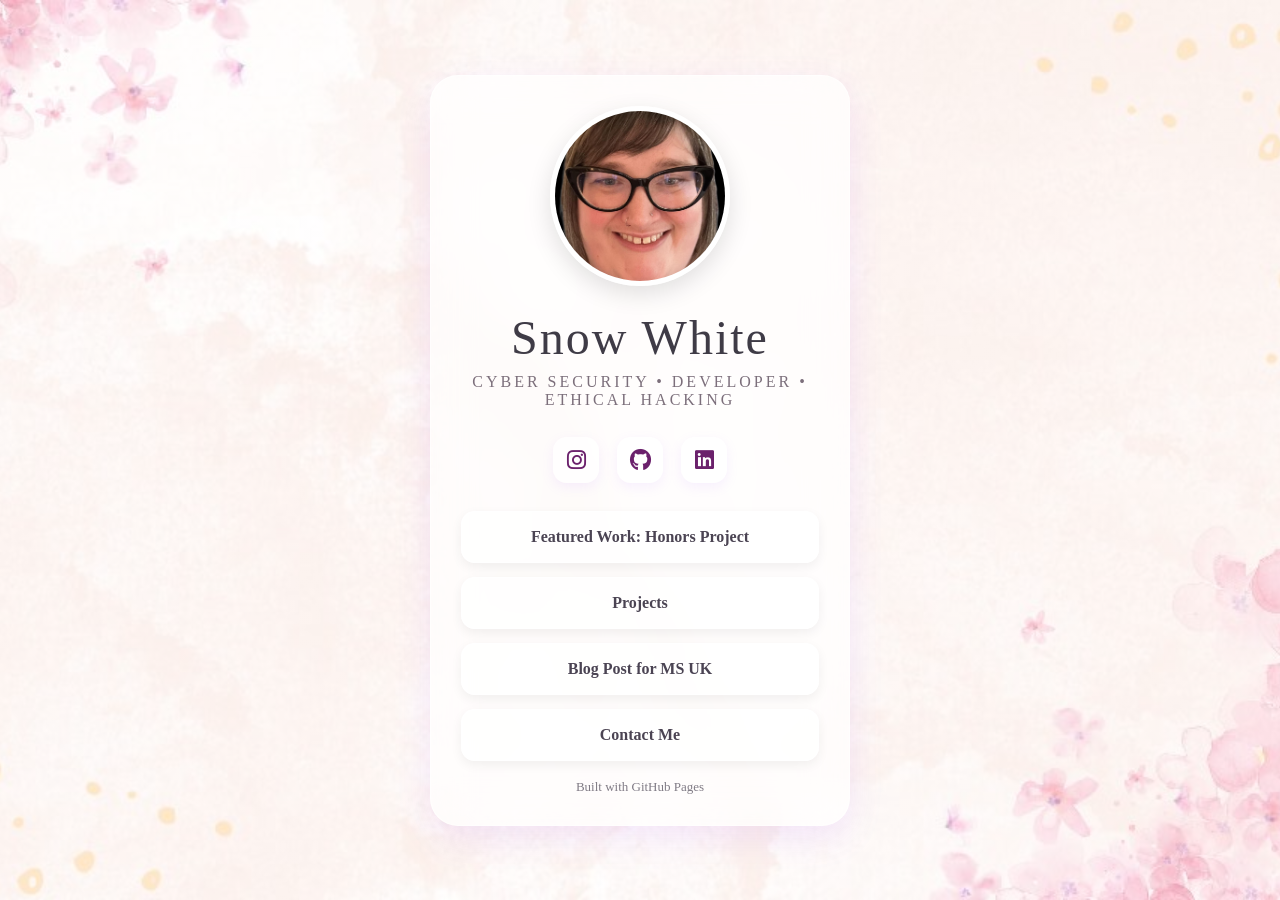
==== index.html @ 80061a87 "Update portfolio link to Honors Project" ====
<!DOCTYPE html>
<html lang="en">
<head>
  <meta charset="UTF-8" />
  <meta name="viewport" content="width=device-width, initial-scale=1.0" />
  <title>Snow White | Links</title>


  <link rel="stylesheet" href="style.css" />

  <link
    rel="stylesheet"
    href="https://cdnjs.cloudflare.com/ajax/libs/font-awesome/6.5.1/css/all.min.css"
  />
</head>
</head>
<body>


  <div class="container">
    <img src="me.JPG" alt="Profile" class="profile">

    <h1>Snow White</h1>
    <p class="bio">Cyber Security • Developer • Ethical Hacking</p>

    <div class="socials">
      <a href="https://www.instagram.com/therealsnowxwhite/" target="_blank">
        <i class="fab fa-instagram"></i>
      </a>
      <a href="https://github.com/FairestRose" target="_blank">
        <i class="fab fa-github"></i>
      </a>
      <a href="https://www.linkedin.com/in/snow-white-0971a0235/" target="_blank">
        <i class="fab fa-linkedin"></i>
      </a>
    </div>

    <div class="links">
      <a href="https://mayar.abertay.ac.uk/~2302444/Inclusive%20Threat%20Modelling/">Featured Work: Honors Project</a>
      <a href="projects.html">Projects</a>
      <a href="https://ms-uk.org/blog/my-university-project-will-improve-digital-access-for-ms-patients/">Blog Post for MS UK</a>
      <a href="mailto:mozardsghost@gmail.com">Contact Me</a>
    </div>

    <footer>Built with GitHub Pages</footer>
  </div>

  <script src="script.js"></script>
</body>
</html>
---- style.css ----
@import url('https://fonts.googleapis.com/css2?family=Inter:wght@400;600;700&display=swap');

:root {
  --bg1: #fdf4ff;
  --bg2: #fbcfe8;
  --bg3: #e9d5ff;
  --card: rgba(255, 255, 255, 0.7);
  --text: #6b216c;
  --subtext: #7c3f7c;
}

body.light {
  --bg1: #f8fafc;
  --bg2: #cbd5e1;
  --card: rgba(255,255,255,0.7);
  --text: #0f172a;
}

* {
  margin: 0;
  padding: 0;
  box-sizing: border-box;
}

body {
  font-family: Georgia, serif;
  color: #4b4453;
  min-height: 100vh;
  display: flex;
  justify-content: center;
  align-items: center;
  padding: 20px;
  background-image:
    linear-gradient(rgba(255,255,255,0.55), rgba(255,255,255,0.55)),
    url("background.jpg");
  background-size: cover;
  background-position: center;
}

@keyframes gradient {
  0% { background-position: 0% 50%; }
  50% { background-position: 100% 50%; }
  100% { background-position: 0% 50%; }
}

.container {
  width: 100%;
  max-width: 420px;
  padding: 30px;
  text-align: center;
  border-radius: 28px;
  background: var(--card);
  backdrop-filter: blur(20px);
  box-shadow: 0 12px 35px rgba(168, 85, 247, 0.12);
  border: 1px solid rgba(255,255,255,0.5);
}

.profile {
  width: 180px;
  height: 180px;
  border-radius: 50%;
  object-fit: cover;
  object-position: center; /* Changed from "center top" */
  margin: 0 auto 24px;
  display: block;
  border: 5px solid rgba(255,255,255,0.8);
  box-shadow: 0 8px 24px rgba(0,0,0,0.12);
}

h1 {
  font-size: 3rem;
  letter-spacing: 2px;
  font-weight: 500;
  margin-bottom: 8px;
  color: #3f3b46;
}

.bio {
  font-size: 1rem;
  letter-spacing: 3px;
  text-transform: uppercase;
  margin-bottom: 28px;
  color: #7c6f7b;
}

.socials {
  display: flex;
  justify-content: center;
  gap: 18px;
  margin: 20px 0 28px;
}

.socials a {
  color: var(--text);
  font-size: 22px;
  width: 46px;
  height: 46px;
  display: inline-flex;
  align-items: center;
  justify-content: center;
  border-radius: 14px;
  background: rgba(255, 255, 255, 0.75);
  text-decoration: none;
  box-shadow: 0 4px 12px rgba(192, 132, 252, 0.12);
  transition: all 0.25s ease;
}

.socials a:hover {
  transform: translateY(-3px);
  background: white;
}

.links a {
  display: block;
  text-decoration: none;
  color: #4b4453;
  padding: 16px;
  margin-bottom: 14px;
  border-radius: 14px;
  background: rgba(255,255,255,0.75);
  border: 1px solid rgba(255,255,255,0.7);
  font-weight: 600;
  box-shadow: 0 4px 12px rgba(0,0,0,0.06);
  transition: all 0.25s ease;
}

.links a:hover {
  transform: translateY(-2px);
  background: rgba(255,255,255,0.95);
}


.divider {
  width: 120px;
  height: 2px;
  background: #7c6f7b;
  margin: 18px auto 28px;
  border-radius: 10px;
}

footer {
  margin-top: 18px;
  font-size: 13px;
  opacity: 0.7;
}
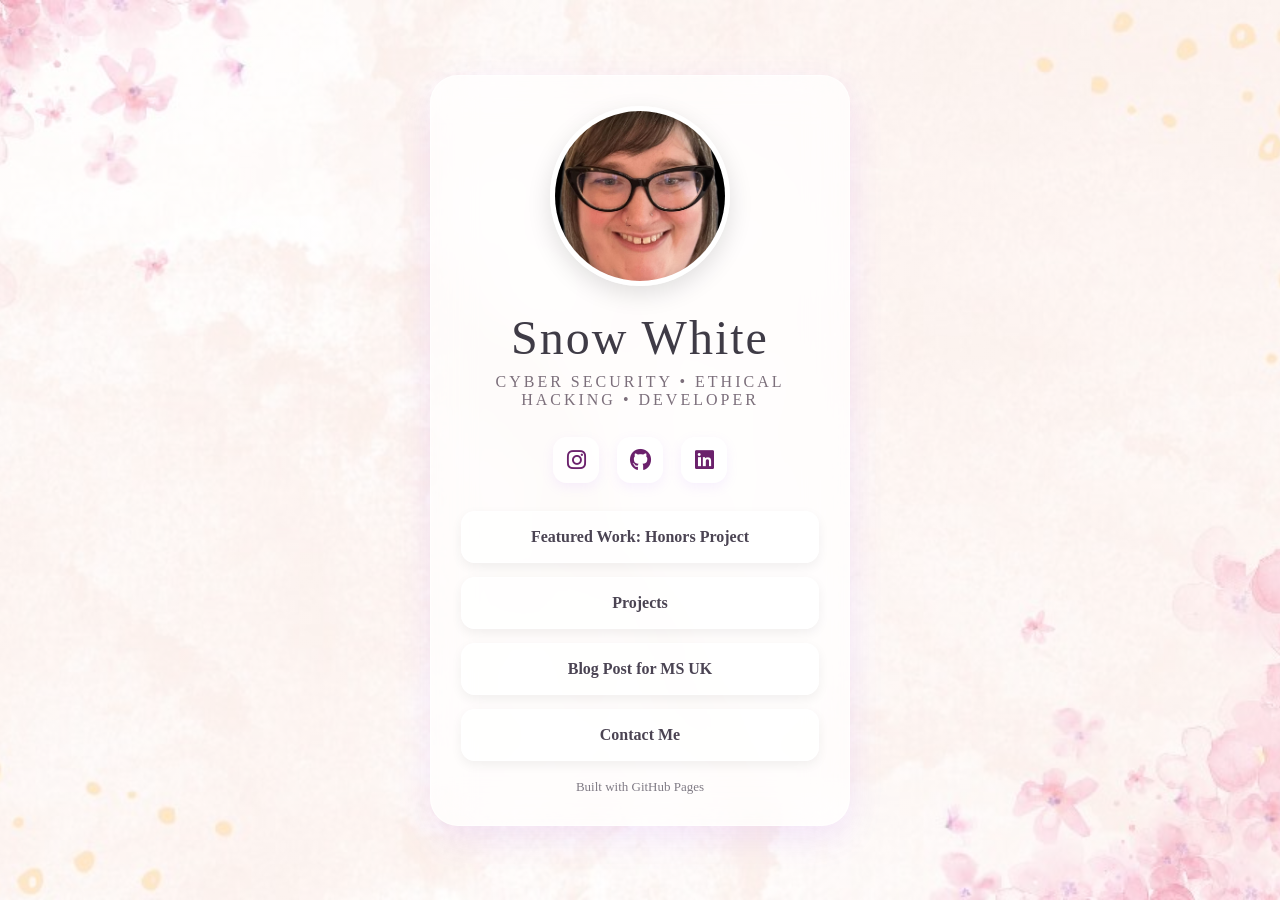
==== commit 58e1174b: "Reorder bio items in index.html" ====
--- a/index.html
+++ b/index.html
@@ -21,7 +21,7 @@
     <img src="me.JPG" alt="Profile" class="profile">
 
     <h1>Snow White</h1>
-    <p class="bio">Cyber Security • Developer • Ethical Hacking</p>
+    <p class="bio">Cyber Security • Ethical Hacking • Developer</p>
 
     <div class="socials">
       <a href="https://www.instagram.com/therealsnowxwhite/" target="_blank">
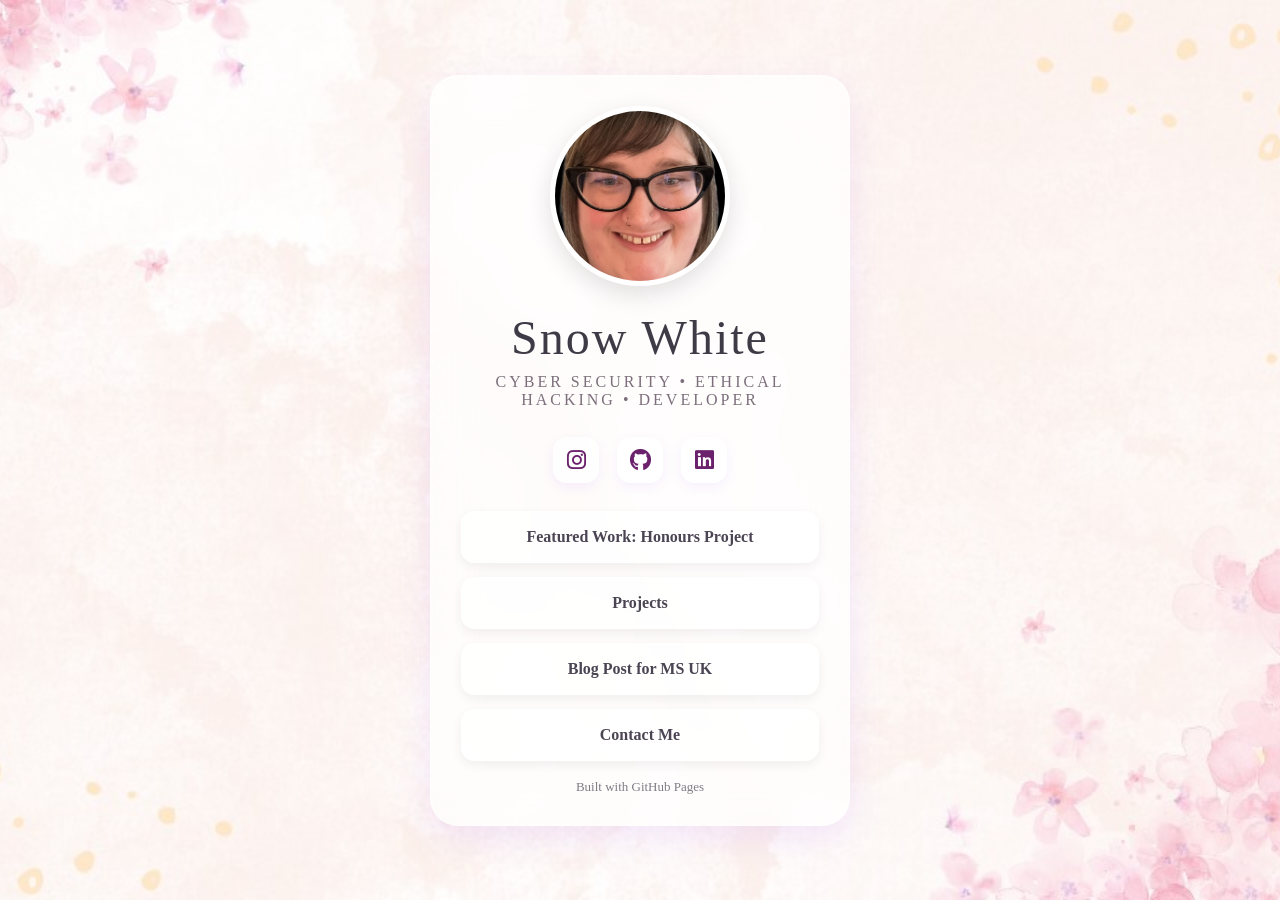
==== commit 978d274b: "Correct spelling of 'Honors' to 'Honours' in link" ====
--- a/index.html
+++ b/index.html
@@ -36,7 +36,7 @@
     </div>
 
     <div class="links">
-      <a href="https://mayar.abertay.ac.uk/~2302444/Inclusive%20Threat%20Modelling/">Featured Work: Honors Project</a>
+      <a href="https://mayar.abertay.ac.uk/~2302444/Inclusive%20Threat%20Modelling/">Featured Work: Honours Project</a>
       <a href="projects.html">Projects</a>
       <a href="https://ms-uk.org/blog/my-university-project-will-improve-digital-access-for-ms-patients/">Blog Post for MS UK</a>
       <a href="mailto:mozardsghost@gmail.com">Contact Me</a>
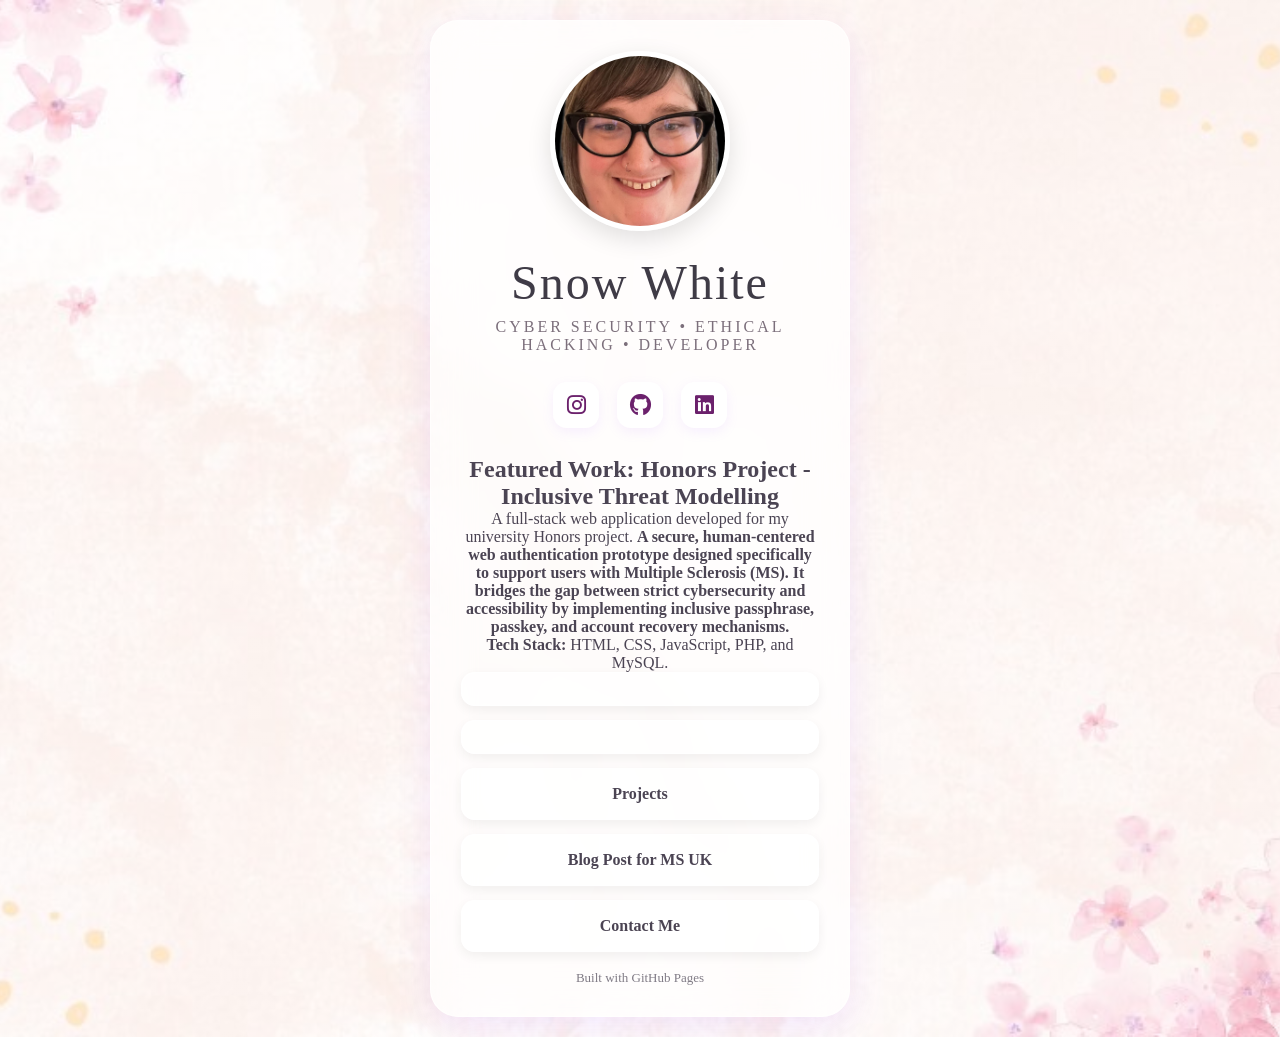
==== commit cc0f65c2: "Add Honors Project card to index.html Added a project card for the Honors Project featuring a web ap" ====
--- a/index.html
+++ b/index.html
@@ -35,8 +35,17 @@
       </a>
     </div>
 
+        <div class="project-card">
+      <h2>Featured Work: Honors Project - Inclusive Threat Modelling</h2>
+      <p>A full-stack web application developed for my university Honors project. <strong>A secure, human-centered web authentication prototype designed specifically to support users with Multiple Sclerosis (MS). It bridges the gap between strict cybersecurity and accessibility by implementing inclusive passphrase, passkey, and account recovery mechanisms.</strong></p>
+      <p><strong>Tech Stack:</strong> HTML, CSS, JavaScript, PHP, and MySQL.</p>
+      <div class="links">
+        <a href="https://mayar.abertay.ac.uk/~2302444/Inclusive%20Threat%20Modelling/"</a>
+      </div>
+    </div>
+
+
     <div class="links">
-      <a href="https://mayar.abertay.ac.uk/~2302444/Inclusive%20Threat%20Modelling/">Featured Work: Honours Project</a>
       <a href="projects.html">Projects</a>
       <a href="https://ms-uk.org/blog/my-university-project-will-improve-digital-access-for-ms-patients/">Blog Post for MS UK</a>
       <a href="mailto:mozardsghost@gmail.com">Contact Me</a>
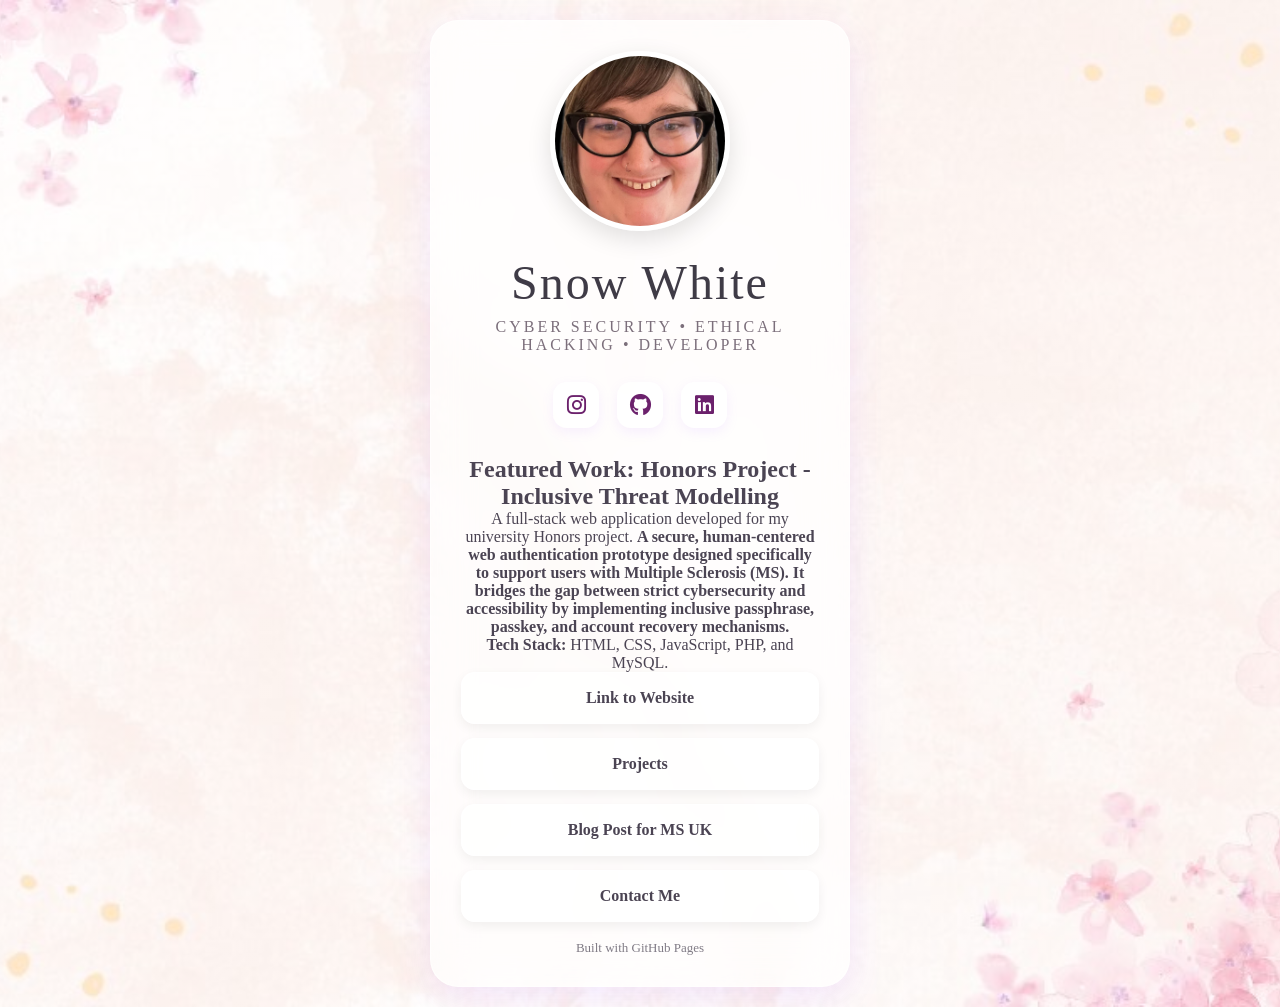
==== commit d21d7b72: "Update index.html" ====
--- a/index.html
+++ b/index.html
@@ -40,7 +40,7 @@
       <p>A full-stack web application developed for my university Honors project. <strong>A secure, human-centered web authentication prototype designed specifically to support users with Multiple Sclerosis (MS). It bridges the gap between strict cybersecurity and accessibility by implementing inclusive passphrase, passkey, and account recovery mechanisms.</strong></p>
       <p><strong>Tech Stack:</strong> HTML, CSS, JavaScript, PHP, and MySQL.</p>
       <div class="links">
-        <a href="https://mayar.abertay.ac.uk/~2302444/Inclusive%20Threat%20Modelling/"</a>
+        <a href="https://mayar.abertay.ac.uk/~2302444/Inclusive%20Threat%20Modelling/" target="_blank">Link to Website</a>
       </div>
     </div>
 
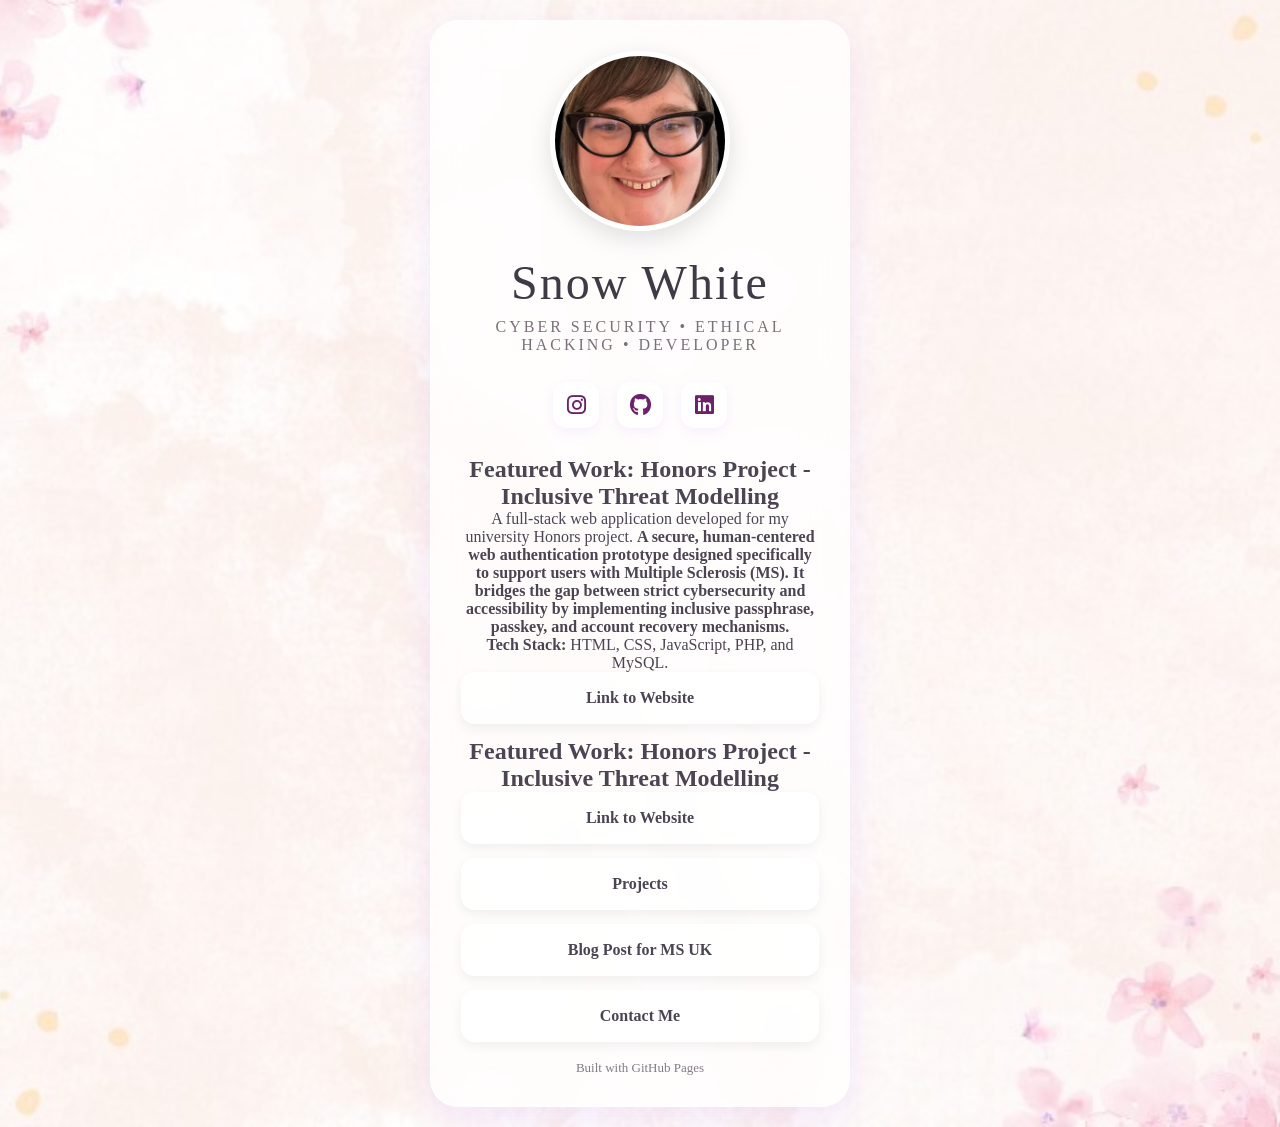
==== commit 91d2cb1b: "Update index.html" ====
--- a/index.html
+++ b/index.html
@@ -46,6 +46,8 @@
 
 
     <div class="links">
+      <h2>Featured Work: Honors Project - Inclusive Threat Modelling</h2>
+      <a href="https://mayar.abertay.ac.uk/~2302444/Inclusive%20Threat%20Modelling/" target="_blank">Link to Website</a>
       <a href="projects.html">Projects</a>
       <a href="https://ms-uk.org/blog/my-university-project-will-improve-digital-access-for-ms-patients/">Blog Post for MS UK</a>
       <a href="mailto:mozardsghost@gmail.com">Contact Me</a>
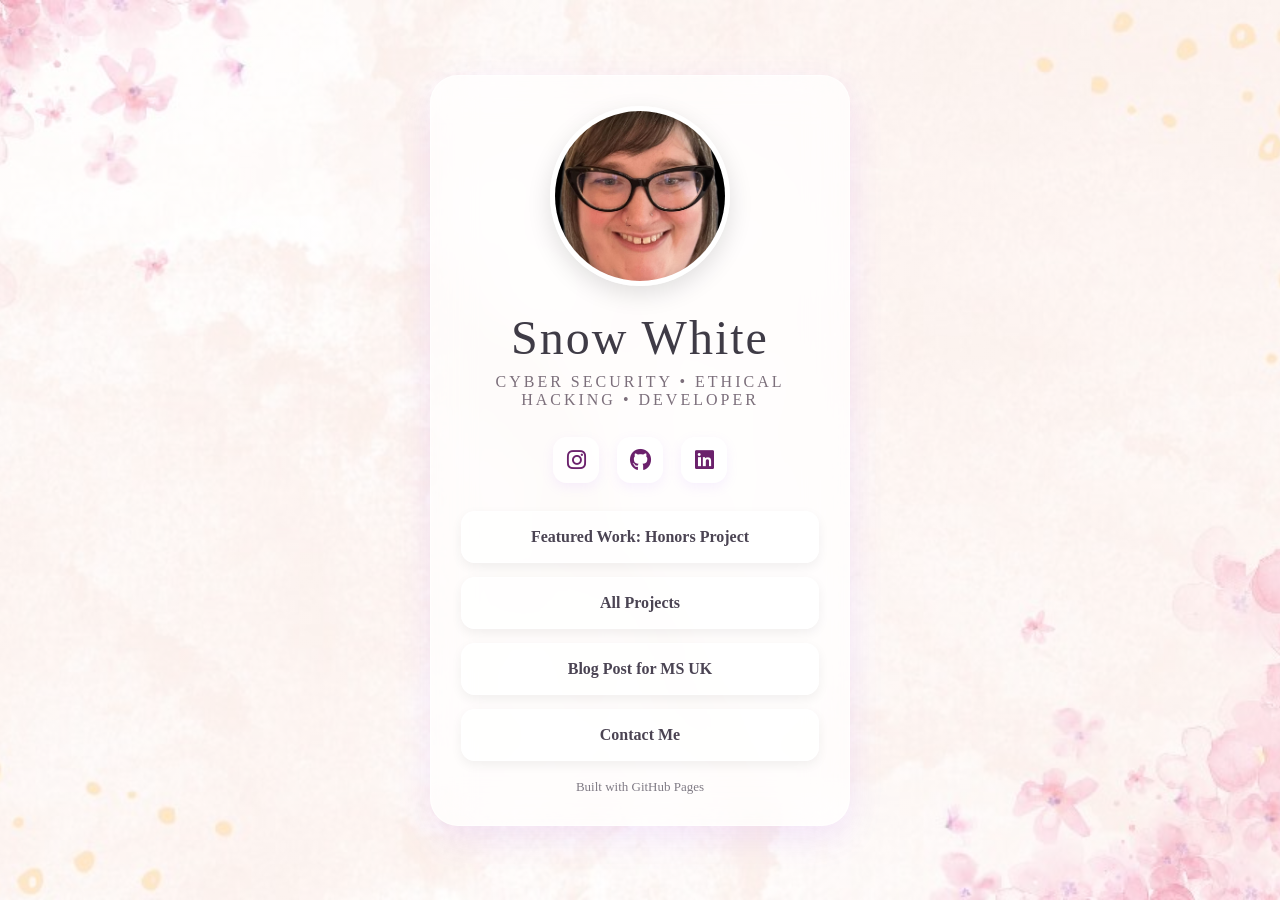
==== commit 0aee6dea: "Update index.html" ====
--- a/index.html
+++ b/index.html
@@ -5,17 +5,13 @@
   <meta name="viewport" content="width=device-width, initial-scale=1.0" />
   <title>Snow White | Links</title>
 
-
   <link rel="stylesheet" href="style.css" />
-
   <link
     rel="stylesheet"
     href="https://cdnjs.cloudflare.com/ajax/libs/font-awesome/6.5.1/css/all.min.css"
   />
 </head>
-</head>
 <body>
-
 
   <div class="container">
     <img src="me.JPG" alt="Profile" class="profile">
@@ -35,21 +31,11 @@
       </a>
     </div>
 
-        <div class="project-card">
-      <h2>Featured Work: Honors Project - Inclusive Threat Modelling</h2>
-      <p>A full-stack web application developed for my university Honors project. <strong>A secure, human-centered web authentication prototype designed specifically to support users with Multiple Sclerosis (MS). It bridges the gap between strict cybersecurity and accessibility by implementing inclusive passphrase, passkey, and account recovery mechanisms.</strong></p>
-      <p><strong>Tech Stack:</strong> HTML, CSS, JavaScript, PHP, and MySQL.</p>
-      <div class="links">
-        <a href="https://mayar.abertay.ac.uk/~2302444/Inclusive%20Threat%20Modelling/" target="_blank">Link to Website</a>
-      </div>
-    </div>
-
-
     <div class="links">
-      <h2>Featured Work: Honors Project - Inclusive Threat Modelling</h2>
-      <a href="https://mayar.abertay.ac.uk/~2302444/Inclusive%20Threat%20Modelling/" target="_blank">Link to Website</a>
-      <a href="projects.html">Projects</a>
-      <a href="https://ms-uk.org/blog/my-university-project-will-improve-digital-access-for-ms-patients/">Blog Post for MS UK</a>
+      <a href="https://mayar.abertay.ac.uk/~2302444/Inclusive%20Threat%20Modelling/" target="_blank">Featured Work: Honors Project</a>
+      
+      <a href="projects.html">All Projects</a>
+      <a href="https://ms-uk.org/blog/my-university-project-will-improve-digital-access-for-ms-patients/" target="_blank">Blog Post for MS UK</a>
       <a href="mailto:mozardsghost@gmail.com">Contact Me</a>
     </div>
 
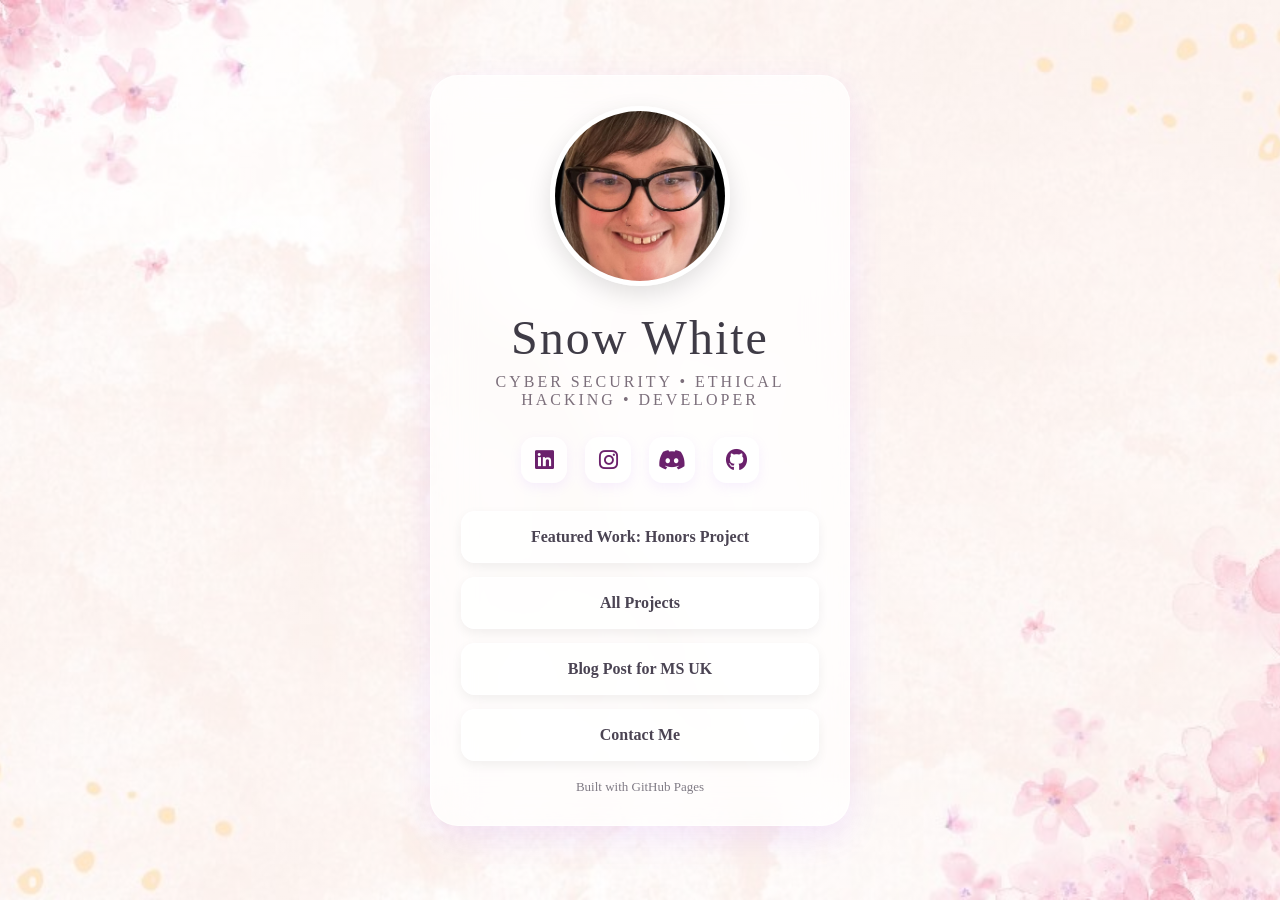
==== commit af283832: "Update social media links in index.html" ====
--- a/index.html
+++ b/index.html
@@ -20,14 +20,22 @@
     <p class="bio">Cyber Security • Ethical Hacking • Developer</p>
 
     <div class="socials">
-      <a href="https://www.instagram.com/therealsnowxwhite/" target="_blank">
+       <a href="https://www.linkedin.com/in/snow-white-0971a0235/" target="_blank">
+        <i class="fab fa-linkedin"></i>
+     
+         <a href="https://www.instagram.com/therealsnowxwhite/" target="_blank">
         <i class="fab fa-instagram"></i>
       </a>
+
+        <a href="https://discordapp.com/users/snowwhite3561" target="_blank">
+        <i class="fab fa-discord"></i>
+      </a>
+     
+      
       <a href="https://github.com/FairestRose" target="_blank">
         <i class="fab fa-github"></i>
       </a>
-      <a href="https://www.linkedin.com/in/snow-white-0971a0235/" target="_blank">
-        <i class="fab fa-linkedin"></i>
+     
       </a>
     </div>
 
